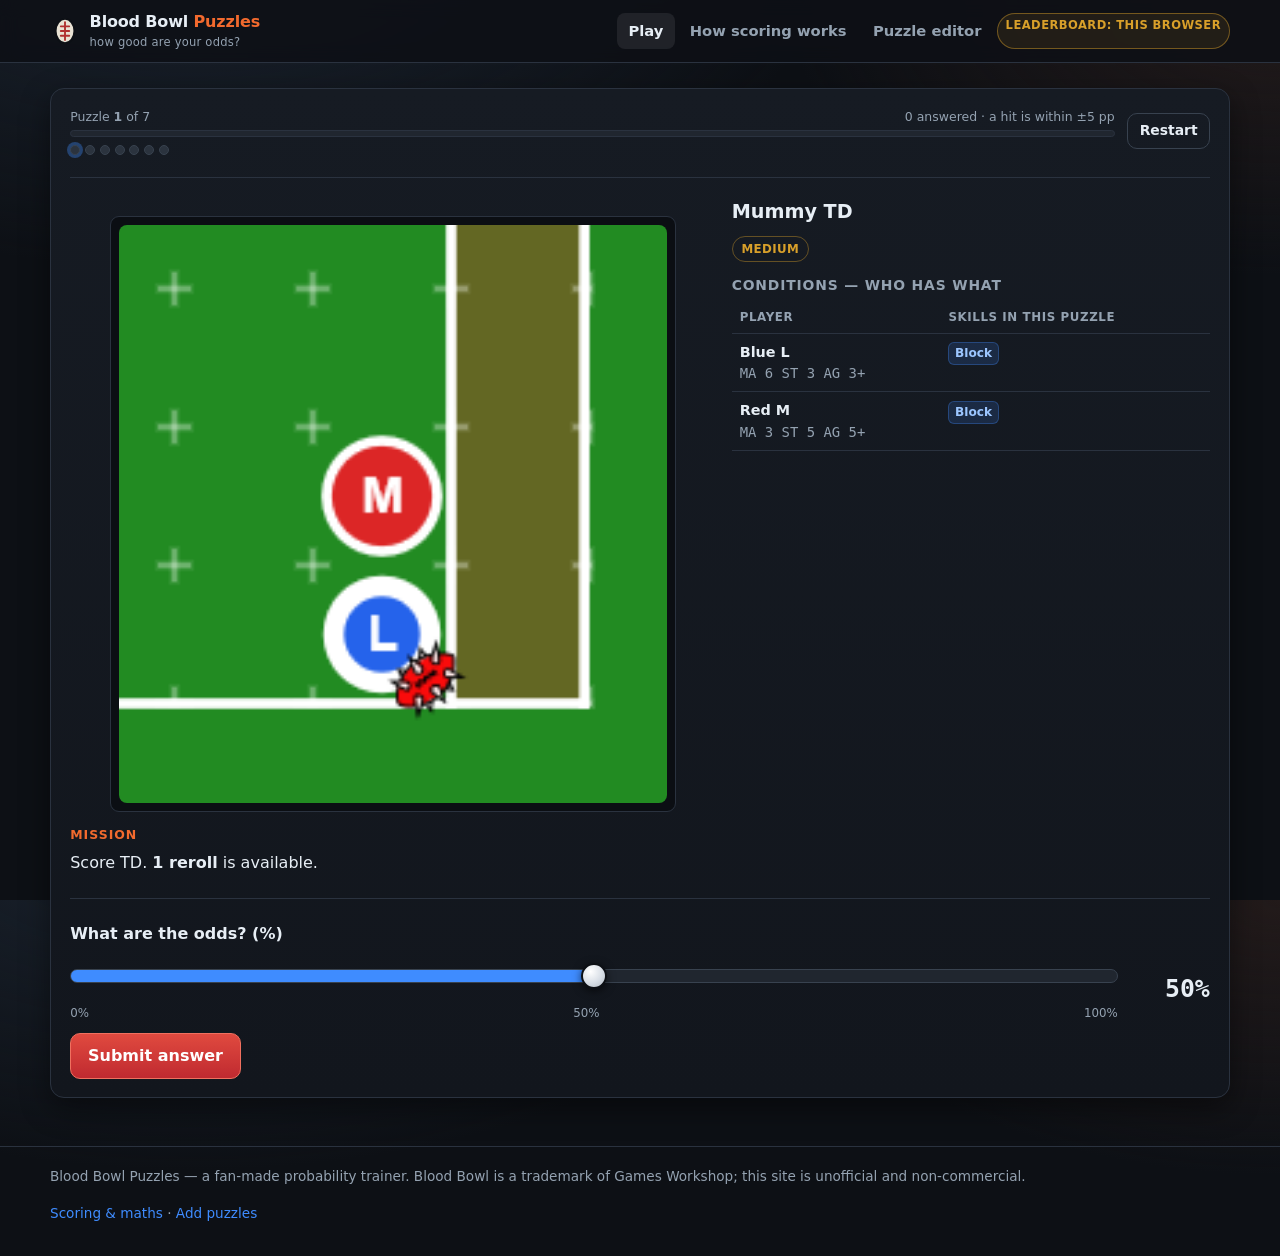
==== index.html @ f5a6ff49 "First commit" ====
<!doctype html>
<html lang="en">
<head>
<meta charset="utf-8">
<meta name="viewport" content="width=device-width, initial-scale=1">
<title>Blood Bowl Puzzles — test your odds</title>
<meta name="description" content="A set of Blood Bowl probability puzzles: read the situation, set your odds with a slider, and see how close you were. 90% error interval and leaderboard at the end.">
<meta name="color-scheme" content="dark">
<link rel="icon" href="images/favicon.svg">
<link rel="stylesheet" href="css/style.css">
</head>
<body data-page="play">

<header class="site-header">
  <div class="wrap">
    <a class="brand" href="index.html">
      <svg width="30" height="30" viewBox="0 0 32 32" aria-hidden="true">
        <ellipse cx="16" cy="16" rx="10" ry="13" fill="#e8e2d4" stroke="#0d1015" stroke-width="2"/>
        <path d="M16 6.5v19M11.5 11h9M11.5 16h9M11.5 21h9" stroke="#b03030" stroke-width="2" stroke-linecap="round"/>
      </svg>
      <span>Blood Bowl <b>Puzzles</b><small>how good are your odds?</small></span>
    </a>
    <nav class="nav">
      <a href="index.html" aria-current="page">Play</a>
      <a href="guide.html">How scoring works</a>
      <a href="editor.html">Puzzle editor</a>
      <span class="badge" id="lb-badge">…</span>
    </nav>
  </div>
</header>

<main class="wrap" id="app">
  <div class="card center">
    <span class="spinner"></span>
    <p class="muted" style="margin-top:.6rem">Loading puzzles…</p>
  </div>
</main>

<footer class="site-footer">
  <div class="wrap">
    <span>Blood Bowl Puzzles — a fan-made probability trainer. Blood Bowl is a trademark of Games Workshop; this site is unofficial and non-commercial.</span>
    <span><a href="guide.html">Scoring &amp; maths</a> · <a href="editor.html">Add puzzles</a></span>
  </div>
</footer>

<script type="module" src="js/app.js"></script>
</body>
</html>
---- css/style.css ----
/* ============================================================
   Blood Bowl Puzzles — stylesheet
   Plain CSS, no build step, works from file:// and GitHub Pages
   ============================================================ */

:root {
  --bg: #0d1015;
  --bg-2: #12161d;
  --panel: #161b23;
  --panel-2: #1c222c;
  --line: #2a323f;
  --line-2: #38424f;
  --text: #e7eef5;
  --muted: #94a2b1;
  --accent: #d8383e;
  --accent-2: #f26a2e;
  --blue: #3f8cff;
  --good: #3fb950;
  --warn: #d9a02a;
  --bad: #e5534b;
  --radius: 14px;
  --radius-sm: 9px;
  --shadow: 0 10px 30px rgba(0, 0, 0, .45);
  --mono: ui-monospace, SFMono-Regular, Menlo, Consolas, "DejaVu Sans Mono", monospace;
  --sans: system-ui, -apple-system, "Segoe UI", Roboto, Ubuntu, "Helvetica Neue", Arial, sans-serif;
}

* { box-sizing: border-box; }

html, body { height: 100%; }

body {
  margin: 0;
  background:
    radial-gradient(1100px 600px at 15% -10%, #1b2430 0%, transparent 60%),
    radial-gradient(900px 500px at 100% 0%, #221a1a 0%, transparent 55%),
    var(--bg);
  color: var(--text);
  font-family: var(--sans);
  line-height: 1.55;
  -webkit-text-size-adjust: 100%;
}

a { color: var(--blue); text-decoration: none; }
a:hover { text-decoration: underline; }

h1, h2, h3 { line-height: 1.2; margin: 0 0 .5rem; }
h1 { font-size: clamp(1.5rem, 2.6vw, 2.1rem); letter-spacing: -.01em; }
h2 { font-size: 1.2rem; }
h3 { font-size: 1rem; }

p { margin: 0 0 .85rem; }
p:last-child { margin-bottom: 0; }

code, pre, kbd { font-family: var(--mono); font-size: .92em; }
code {
  background: rgba(255, 255, 255, .07);
  border: 1px solid var(--line);
  border-radius: 5px;
  padding: .08em .35em;
}
pre {
  background: #0a0d12;
  border: 1px solid var(--line);
  border-radius: var(--radius-sm);
  padding: .85rem 1rem;
  overflow: auto;
  max-height: 60vh;
}
pre code { background: none; border: 0; padding: 0; }

hr { border: 0; border-top: 1px solid var(--line); margin: 1.4rem 0; }

/* ----------------------------------------------------------- layout */

.wrap { width: min(1180px, 100% - 2rem); margin-inline: auto; }

.site-header {
  position: sticky; top: 0; z-index: 40;
  background: rgba(13, 16, 21, .86);
  backdrop-filter: blur(9px);
  border-bottom: 1px solid var(--line);
}
.site-header .wrap {
  display: flex; align-items: center; gap: 1rem; flex-wrap: wrap;
  padding: .6rem 0;
}
.brand { display: flex; align-items: center; gap: .6rem; color: var(--text); font-weight: 700; letter-spacing: -.01em; }
.brand:hover { text-decoration: none; }
.brand svg { display: block; }
.brand b { color: var(--accent-2); font-weight: 800; }
.brand small { display: block; font-weight: 500; font-size: .72rem; color: var(--muted); letter-spacing: .02em; }

.nav { display: flex; gap: .25rem; margin-left: auto; flex-wrap: wrap; }
.nav a {
  color: var(--muted); padding: .42rem .7rem; border-radius: 8px; font-size: .92rem; font-weight: 600;
}
.nav a:hover { color: var(--text); background: rgba(255, 255, 255, .05); text-decoration: none; }
.nav a[aria-current="page"] { color: var(--text); background: rgba(255, 255, 255, .08); }

.badge {
  font-size: .72rem; font-weight: 700; letter-spacing: .04em; text-transform: uppercase;
  padding: .22rem .5rem; border-radius: 999px; border: 1px solid var(--line-2); color: var(--muted);
}
.badge.local { color: var(--warn); border-color: rgba(217, 160, 42, .45); background: rgba(217, 160, 42, .1); }
.badge.accuracy { color: #ffd0a6; border-color: rgba(242, 106, 46, .5); background: rgba(242, 106, 46, .14); font-size: .8rem; }
.badge.firebase { color: var(--good); border-color: rgba(63, 185, 80, .45); background: rgba(63, 185, 80, .1); }

main { padding: 1.6rem 0 3rem; }

.site-footer {
  border-top: 1px solid var(--line); color: var(--muted); font-size: .85rem;
  padding: 1.2rem 0 2rem;
}
.site-footer .wrap { display: flex; gap: 1rem; flex-wrap: wrap; justify-content: space-between; }

/* ----------------------------------------------------------- cards */

.card {
  background: linear-gradient(180deg, var(--panel) 0%, var(--bg-2) 100%);
  border: 1px solid var(--line);
  border-radius: var(--radius);
  box-shadow: var(--shadow);
  padding: 1.1rem 1.2rem;
}
.card + .card { margin-top: 1rem; }
.card-head { display: flex; gap: .8rem; align-items: center; flex-wrap: wrap; margin-bottom: .8rem; }
.card-head h2, .card-head h3 { margin: 0; }
.muted { color: var(--muted); }
.small { font-size: .87rem; }
.mono { font-family: var(--mono); }
.center { text-align: center; }

.chips { display: flex; gap: .4rem; flex-wrap: wrap; }
.chip {
  font-size: .74rem; font-weight: 700; letter-spacing: .03em; text-transform: uppercase;
  border-radius: 999px; padding: .18rem .55rem; border: 1px solid var(--line-2); color: var(--muted);
}
.chip.easy { color: #6cc46c; border-color: rgba(108, 196, 108, .4); }
.chip.medium { color: var(--warn); border-color: rgba(217, 160, 42, .4); }
.chip.hard { color: #ef7676; border-color: rgba(239, 118, 118, .4); }
.chip.tag { text-transform: none; letter-spacing: 0; color: var(--muted); font-weight: 600; }

/* ----------------------------------------------------------- buttons */

button, .btn {
  font: inherit; font-weight: 700; cursor: pointer;
  border-radius: 10px; border: 1px solid var(--line-2);
  background: var(--panel-2); color: var(--text);
  padding: .6rem 1.05rem;
  transition: transform .06s ease, background .15s ease, border-color .15s ease;
}
button:hover, .btn:hover { background: #232b36; text-decoration: none; }
button:active, .btn:active { transform: translateY(1px); }
button:disabled { opacity: .45; cursor: not-allowed; }

.btn-primary, button.primary {
  background: linear-gradient(180deg, #e04a3f, #c02a30);
  border-color: #f0705f; color: #fff;
}
.btn-primary:hover, button.primary:hover { background: linear-gradient(180deg, #ef5b4c, #cf3438); }
.btn-ghost { background: transparent; }
.btn-ghost:hover { background: rgba(255, 255, 255, .06); }
.btn-sm { padding: .38rem .7rem; font-size: .87rem; }
.btn-row { display: flex; gap: .6rem; flex-wrap: wrap; align-items: center; }

/* ----------------------------------------------------------- hero */

.hero { display: grid; gap: 1.4rem; grid-template-columns: 1.25fr 1fr; align-items: start; }
@media (max-width: 860px) { .hero { grid-template-columns: 1fr; } }
.hero h1 { margin-bottom: .6rem; }
.hero p.lead { font-size: 1.05rem; color: #c6d3e0; }
.stats-row { display: flex; gap: .5rem; flex-wrap: wrap; margin-top: 1rem; }
.stat {
  background: var(--panel-2); border: 1px solid var(--line); border-radius: var(--radius-sm);
  padding: .5rem .7rem; min-width: 92px;
}
.stat b { display: block; font-size: 1.25rem; }
.stat span { font-size: .74rem; color: var(--muted); text-transform: uppercase; letter-spacing: .05em; }

/* ----------------------------------------------------------- puzzle */

.puzzle-grid { display: grid; grid-template-columns: minmax(0, 1.35fr) minmax(0, 1fr); gap: 1rem; align-items: start; }
@media (max-width: 980px) { .puzzle-grid { grid-template-columns: 1fr; } }

.figure {
  background: #0b0e13; border: 1px solid var(--line); border-radius: var(--radius-sm);
  padding: .5rem; overflow: hidden;
}
.figure img { display: block; width: 100%; height: auto; border-radius: 8px; }
.figure figcaption { color: var(--muted); font-size: .8rem; padding: .4rem .2rem 0; }

.task { margin-top: .9rem; }
.task h3 { color: var(--accent-2); text-transform: uppercase; font-size: .78rem; letter-spacing: .08em; }
.task ul { margin: .2rem 0 .9rem; padding-left: 1.1rem; }

.legend { width: 100%; border-collapse: collapse; font-size: .9rem; }
.legend th, .legend td { text-align: left; padding: .42rem .5rem; border-bottom: 1px solid var(--line); vertical-align: top; }
.legend th { color: var(--muted); font-size: .74rem; text-transform: uppercase; letter-spacing: .05em; }
.skill {
  display: inline-block; font-size: .76rem; font-weight: 700; border-radius: 6px; padding: .06rem .35rem;
  margin: .1rem .15rem .1rem 0; background: rgba(63, 140, 255, .16); color: #9cc6ff; border: 1px solid rgba(63, 140, 255, .3);
}

/* ----------------------------------------------------------- answer block */

.answer-box { margin-top: 1rem; }
.question { font-weight: 600; margin-bottom: .6rem; }

.slider-row { display: flex; align-items: center; gap: .9rem; }
.slider { flex: 1; min-width: 0; }

input[type="range"] {
  -webkit-appearance: none; appearance: none;
  width: 100%; height: 40px; background: transparent; cursor: pointer; margin: 0;
}
input[type="range"]:focus-visible { outline: 2px solid var(--blue); outline-offset: 4px; border-radius: 999px; }

input[type="range"]::-webkit-slider-runnable-track {
  height: 14px; border-radius: 999px; border: 1px solid var(--line-2);
  background: linear-gradient(90deg, var(--blue) 0 var(--pct, 0%), #20262f var(--pct, 0%) 100%);
}
input[type="range"]::-webkit-slider-thumb {
  -webkit-appearance: none; appearance: none;
  width: 26px; height: 26px; border-radius: 50%; margin-top: -7px;
  background: radial-gradient(circle at 34% 30%, #fff, #d8dee6 55%, #b3bcc6);
  border: 2px solid #0c0f14; box-shadow: 0 2px 8px rgba(0, 0, 0, .6);
}
input[type="range"]::-moz-range-track {
  height: 14px; border-radius: 999px; border: 1px solid var(--line-2);
  background: linear-gradient(90deg, var(--blue) 0 var(--pct, 0%), #20262f var(--pct, 0%) 100%);
}
input[type="range"]::-moz-range-thumb {
  width: 24px; height: 24px; border-radius: 50%;
  background: radial-gradient(circle at 34% 30%, #fff, #d8dee6 55%, #b3bcc6);
  border: 2px solid #0c0f14;
}
.range-scale { display: flex; justify-content: space-between; font-size: .74rem; color: var(--muted); }

.readout {
  font-family: var(--mono); font-size: 1.55rem; font-weight: 700; min-width: 5.2ch; text-align: right;
  font-variant-numeric: tabular-nums;
}

.result { margin-top: 1rem; border-radius: var(--radius-sm); border: 1px solid var(--line); overflow: hidden; }
.result-head { padding: .7rem .9rem; font-weight: 700; display: flex; gap: .6rem; align-items: center; flex-wrap: wrap; }
.result.hit .result-head { background: rgba(63, 185, 80, .16); border-bottom: 1px solid rgba(63, 185, 80, .35); color: #8fe39b; }
.result.miss .result-head { background: rgba(229, 83, 75, .15); border-bottom: 1px solid rgba(229, 83, 75, .35); color: #ff9d94; }
.result-body { padding: .8rem .95rem; }
.verdict-grid { display: grid; grid-template-columns: repeat(3, minmax(0, 1fr)); gap: .6rem; margin-bottom: .9rem; }
@media (max-width: 560px) { .verdict-grid { grid-template-columns: 1fr 1fr; } }
.verdict-grid .stat b { font-size: 1.1rem; }

.solution {
  background: #0f1319; border: 1px solid var(--line); border-left: 3px solid var(--accent-2);
  border-radius: var(--radius-sm); padding: .9rem 1rem; margin-top: .2rem;
}
.solution h3 { color: var(--accent-2); text-transform: uppercase; font-size: .78rem; letter-spacing: .08em; }
.solution ul { margin: .2rem 0 .9rem; padding-left: 1.1rem; }

.next-row { display: flex; justify-content: flex-end; align-items: center; gap: .8rem; margin-top: 1rem; flex-wrap: wrap; }

/* ----------------------------------------------------------- progress */

.progress-wrap { flex: 1 1 260px; min-width: 200px; }
.progress-top { display: flex; justify-content: space-between; font-size: .78rem; color: var(--muted); margin-bottom: .25rem; }
.progress { height: 7px; background: #20262f; border-radius: 999px; overflow: hidden; border: 1px solid var(--line); }
.progress > i { display: block; height: 100%; width: 0; background: linear-gradient(90deg, var(--blue), var(--accent-2)); transition: width .25s ease; }

.dots { display: flex; gap: .3rem; flex-wrap: wrap; }
.dot { width: 10px; height: 10px; border-radius: 50%; background: #2b333e; border: 1px solid var(--line-2); }
.dot.hit { background: var(--good); border-color: #58c66a; }
.dot.miss { background: var(--bad); border-color: #f0806f; }
.dot.current { box-shadow: 0 0 0 3px rgba(63, 140, 255, .35); }

/* ----------------------------------------------------------- tables / leaderboard */

.table-wrap { overflow-x: auto; }
table.board { width: 100%; border-collapse: collapse; font-size: .92rem; }
table.board th, table.board td { padding: .5rem .6rem; text-align: left; border-bottom: 1px solid var(--line); white-space: nowrap; }
table.board th { color: var(--muted); font-size: .74rem; text-transform: uppercase; letter-spacing: .05em; }
table.board td.num { text-align: right; font-variant-numeric: tabular-nums; font-family: var(--mono); }
table.board tr.me td { background: rgba(63, 140, 255, .12); }
table.board tr.me td:first-child { box-shadow: inset 3px 0 0 var(--blue); }
.rank-1 { color: #ffd76a; font-weight: 700; }
.rank-2 { color: #d8dee6; font-weight: 700; }
.rank-3 { color: #d79a5b; font-weight: 700; }

/* ----------------------------------------------------------- editor */

.editor-grid { display: grid; grid-template-columns: minmax(0, 1fr) minmax(0, 1fr); gap: 1rem; align-items: start; }
@media (max-width: 1000px) { .editor-grid { grid-template-columns: 1fr; } }
.field { margin-bottom: .75rem; }
.field label { display: block; font-size: .8rem; font-weight: 700; color: var(--muted); margin-bottom: .25rem; letter-spacing: .02em; }
.field .hint { font-weight: 500; color: #6f7d8c; text-transform: none; letter-spacing: 0; }
input[type="text"], input[type="number"], textarea, select {
  width: 100%; font: inherit; color: var(--text); background: #0b0f14;
  border: 1px solid var(--line-2); border-radius: 9px; padding: .5rem .6rem;
}
textarea { min-height: 96px; resize: vertical; font-family: var(--mono); font-size: .88rem; line-height: 1.5; }
.field-row { display: grid; grid-template-columns: repeat(auto-fit, minmax(120px, 1fr)); gap: .6rem; }
.legend-editor { border: 1px dashed var(--line-2); border-radius: var(--radius-sm); padding: .6rem; margin-bottom: .75rem; }
.legend-editor .row { display: grid; grid-template-columns: 1fr 1fr 34px; gap: .4rem; margin-bottom: .4rem; }
.legend-editor .row input { font-size: .88rem; }
.legend-editor .row button { padding: .2rem .4rem; font-size: .9rem; line-height: 1; }
.status { font-size: .85rem; }
.status.ok { color: var(--good); }
.status.err { color: var(--bad); white-space: pre-wrap; }
.split { display: grid; grid-template-columns: 1fr 1fr; gap: .6rem; }
@media (max-width: 560px) { .split { grid-template-columns: 1fr; } }

.preview-frame { border: 1px solid var(--line); border-radius: var(--radius-sm); background: #0b0e13; padding: .5rem; }
.preview-frame img { display: block; width: 100%; height: auto; border-radius: 6px; }
.list-puzzles { display: grid; gap: .4rem; }
.list-puzzles .item { display: flex; gap: .6rem; align-items: center; justify-content: space-between; padding: .35rem .5rem; border: 1px solid var(--line); border-radius: 8px; }
.list-puzzles .item b { font-weight: 600; }

/* ----------------------------------------------------------- misc */

.banner {
  display: flex; gap: .8rem; align-items: center; flex-wrap: wrap;
  background: rgba(63, 140, 255, .1); border: 1px solid rgba(63, 140, 255, .35);
  border-radius: var(--radius-sm); padding: .65rem .85rem; margin-bottom: 1rem;
}
.note { border-left: 3px solid var(--warn); background: rgba(217, 160, 42, .08); padding: .6rem .8rem; border-radius: 0 8px 8px 0; }
.err-box { border-left: 3px solid var(--bad); background: rgba(229, 83, 75, .08); padding: .8rem 1rem; border-radius: 0 8px 8px 0; }
.hidden { display: none !important; }
.toast {
  position: fixed; left: 50%; bottom: 1.4rem; transform: translateX(-50%);
  background: #202832; border: 1px solid var(--line-2); color: var(--text);
  padding: .6rem 1rem; border-radius: 10px; box-shadow: var(--shadow); z-index: 80; font-weight: 600;
}
.spinner { display: inline-block; width: 15px; height: 15px; border: 2px solid rgba(255, 255, 255, .25); border-top-color: #fff; border-radius: 50%; animation: spin .7s linear infinite; vertical-align: -2px; }
@keyframes spin { to { transform: rotate(360deg); } }

details.help { border: 1px solid var(--line); border-radius: var(--radius-sm); padding: .6rem .8rem; background: rgba(255, 255, 255, .02); }
details.help summary { cursor: pointer; font-weight: 700; }
details.help[open] summary { margin-bottom: .6rem; }
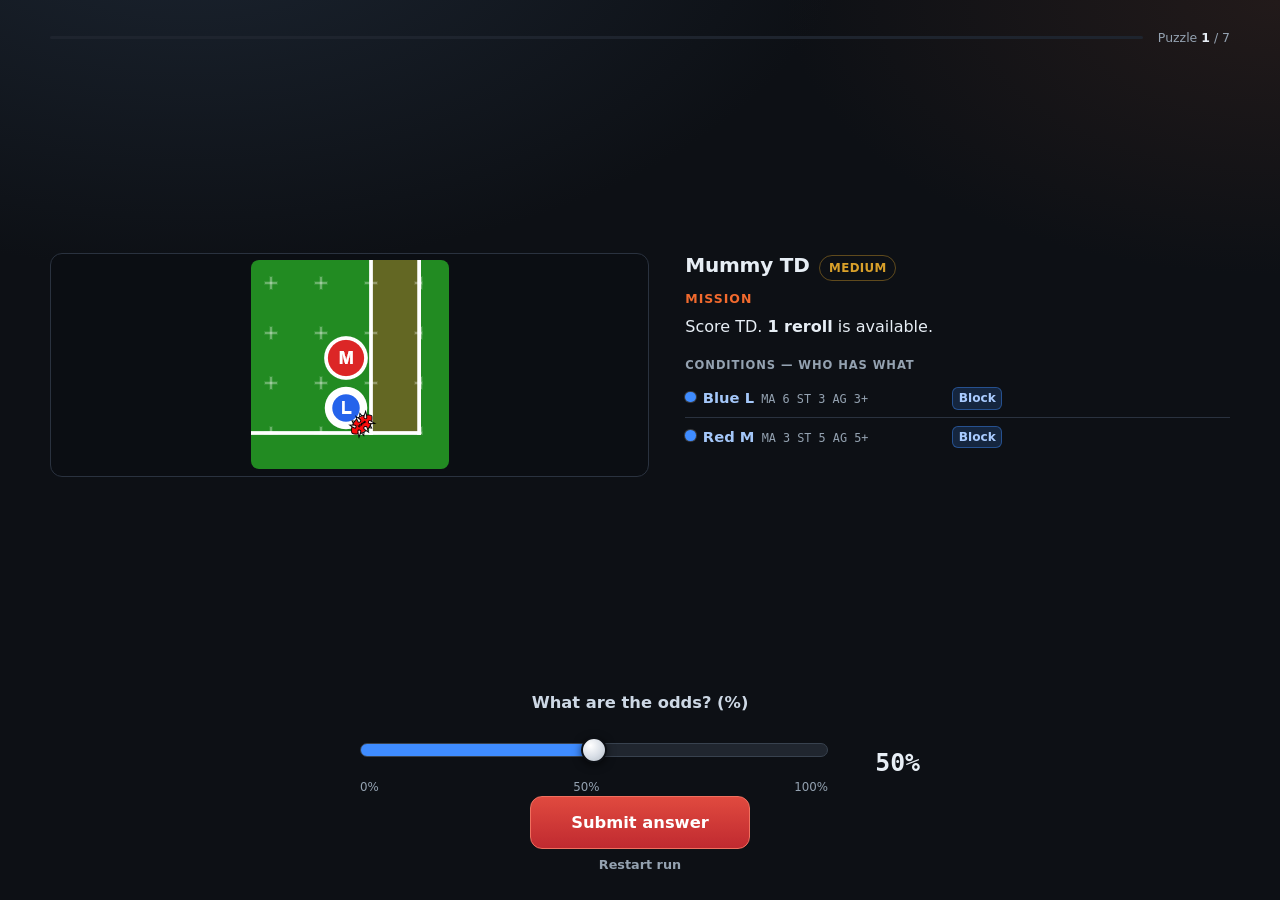
==== commit c8958ab3: "Zen play mode + legend colours in the editor Play page: - drop the site header, footer and every car" ====
--- a/index.html
+++ b/index.html
@@ -2,47 +2,23 @@
 <html lang="en">
 <head>
 <meta charset="utf-8">
-<meta name="viewport" content="width=device-width, initial-scale=1">
+<meta name="viewport" content="width=device-width, initial-scale=1, viewport-fit=cover">
 <title>Blood Bowl Puzzles — test your odds</title>
 <meta name="description" content="A set of Blood Bowl probability puzzles: read the situation, set your odds with a slider, and see how close you were. 90% error interval and leaderboard at the end.">
 <meta name="color-scheme" content="dark">
+<meta name="theme-color" content="#0d1015">
 <link rel="icon" href="images/favicon.svg">
 <link rel="stylesheet" href="css/style.css">
 </head>
 <body data-page="play">
 
-<header class="site-header">
-  <div class="wrap">
-    <a class="brand" href="index.html">
-      <svg width="30" height="30" viewBox="0 0 32 32" aria-hidden="true">
-        <ellipse cx="16" cy="16" rx="10" ry="13" fill="#e8e2d4" stroke="#0d1015" stroke-width="2"/>
-        <path d="M16 6.5v19M11.5 11h9M11.5 16h9M11.5 21h9" stroke="#b03030" stroke-width="2" stroke-linecap="round"/>
-      </svg>
-      <span>Blood Bowl <b>Puzzles</b><small>how good are your odds?</small></span>
-    </a>
-    <nav class="nav">
-      <a href="index.html" aria-current="page">Play</a>
-      <a href="guide.html">How scoring works</a>
-      <a href="editor.html">Puzzle editor</a>
-      <span class="badge" id="lb-badge">…</span>
-    </nav>
-  </div>
-</header>
-
 <main class="wrap" id="app">
-  <div class="card center">
+  <div class="zen-page center">
     <span class="spinner"></span>
     <p class="muted" style="margin-top:.6rem">Loading puzzles…</p>
   </div>
 </main>
 
-<footer class="site-footer">
-  <div class="wrap">
-    <span>Blood Bowl Puzzles — a fan-made probability trainer. Blood Bowl is a trademark of Games Workshop; this site is unofficial and non-commercial.</span>
-    <span><a href="guide.html">Scoring &amp; maths</a> · <a href="editor.html">Add puzzles</a></span>
-  </div>
-</footer>
-
 <script type="module" src="js/app.js"></script>
 </body>
 </html>
--- a/css/style.css
+++ b/css/style.css
@@ -124,8 +124,8 @@
   padding: 1.1rem 1.2rem;
 }
 .card + .card { margin-top: 1rem; }
-.card-head { display: flex; gap: .8rem; align-items: center; flex-wrap: wrap; margin-bottom: .8rem; }
-.card-head h2, .card-head h3 { margin: 0; }
+.card-top { display: flex; gap: .8rem; align-items: center; flex-wrap: wrap; margin-bottom: .8rem; }
+.card-top h2, .card-top h3 { margin: 0; }
 .muted { color: var(--muted); }
 .small { font-size: .87rem; }
 .mono { font-family: var(--mono); }
@@ -164,13 +164,9 @@
 .btn-sm { padding: .38rem .7rem; font-size: .87rem; }
 .btn-row { display: flex; gap: .6rem; flex-wrap: wrap; align-items: center; }
 
-/* ----------------------------------------------------------- hero */
-
-.hero { display: grid; gap: 1.4rem; grid-template-columns: 1.25fr 1fr; align-items: start; }
-@media (max-width: 860px) { .hero { grid-template-columns: 1fr; } }
-.hero h1 { margin-bottom: .6rem; }
-.hero p.lead { font-size: 1.05rem; color: #c6d3e0; }
-.stats-row { display: flex; gap: .5rem; flex-wrap: wrap; margin-top: 1rem; }
+/* ----------------------------------------------------------- stat blocks */
+
+.stats-row { display: flex; gap: .5rem; flex-wrap: wrap; margin-top: 1rem; justify-content: center; }
 .stat {
   background: var(--panel-2); border: 1px solid var(--line); border-radius: var(--radius-sm);
   padding: .5rem .7rem; min-width: 92px;
@@ -180,12 +176,13 @@
 
 /* ----------------------------------------------------------- puzzle */
 
-.puzzle-grid { display: grid; grid-template-columns: minmax(0, 1.35fr) minmax(0, 1fr); gap: 1rem; align-items: start; }
-@media (max-width: 980px) { .puzzle-grid { grid-template-columns: 1fr; } }
+.puzzle-grid { display: grid; grid-template-columns: minmax(0, 1.1fr) minmax(0, 1fr); gap: clamp(1rem, 3vw, 2.25rem); align-items: start; }
+@media (max-width: 900px) { .puzzle-grid { grid-template-columns: 1fr; gap: 1.25rem; } }
 
 .figure {
-  background: #0b0e13; border: 1px solid var(--line); border-radius: var(--radius-sm);
-  padding: .5rem; overflow: hidden;
+  display: flex; align-items: center; justify-content: center;
+  background: #0b0e13; border: 1px solid var(--line); border-radius: 12px;
+  padding: .4rem; overflow: hidden; margin: 0;
 }
 .figure img { display: block; width: 100%; height: auto; border-radius: 8px; }
 .figure figcaption { color: var(--muted); font-size: .8rem; padding: .4rem .2rem 0; }
@@ -194,18 +191,43 @@
 .task h3 { color: var(--accent-2); text-transform: uppercase; font-size: .78rem; letter-spacing: .08em; }
 .task ul { margin: .2rem 0 .9rem; padding-left: 1.1rem; }
 
-.legend { width: 100%; border-collapse: collapse; font-size: .9rem; }
-.legend th, .legend td { text-align: left; padding: .42rem .5rem; border-bottom: 1px solid var(--line); vertical-align: top; }
-.legend th { color: var(--muted); font-size: .74rem; text-transform: uppercase; letter-spacing: .05em; }
+/* Legend: one row per player, optionally tinted with the team colour. */
+.legend { list-style: none; margin: .45rem 0 0; padding: 0; font-size: .92rem; }
+.legend-row {
+  display: grid; grid-template-columns: minmax(0, 1fr) minmax(0, 1.1fr);
+  gap: .2rem .9rem; align-items: start;
+  padding: .45rem 0; border-bottom: 1px solid var(--line);
+}
+.legend-row:last-child { border-bottom: 0; }
+.legend-name { display: flex; align-items: baseline; gap: .45rem; flex-wrap: wrap; min-width: 0; }
+.legend-name b { color: var(--text); }
+.legend-name b { color: color-mix(in srgb, var(--c, #3f8cff) 40%, var(--text)); }
+.legend-note { font-size: .74rem; color: var(--muted); }
+.lg-dot {
+  width: .65rem; height: .65rem; border-radius: 50%; flex: none;
+  background: var(--c, #3f8cff); box-shadow: 0 0 0 1px rgba(255, 255, 255, .18);
+  transform: translateY(-1px);
+}
+.legend-skills { display: flex; flex-wrap: wrap; gap: .2rem; }
 .skill {
   display: inline-block; font-size: .76rem; font-weight: 700; border-radius: 6px; padding: .06rem .35rem;
-  margin: .1rem .15rem .1rem 0; background: rgba(63, 140, 255, .16); color: #9cc6ff; border: 1px solid rgba(63, 140, 255, .3);
-}
+  margin: 0; background: rgba(63, 140, 255, .16); color: #9cc6ff; border: 1px solid rgba(63, 140, 255, .3);
+}
+.skill {
+  background: color-mix(in srgb, var(--c, #3f8cff) 18%, transparent);
+  color: color-mix(in srgb, var(--c, #3f8cff) 45%, #ffffff);
+  border-color: color-mix(in srgb, var(--c, #3f8cff) 42%, transparent);
+}
+@media (max-width: 560px) { .legend-row { grid-template-columns: 1fr; gap: .3rem; } }
 
 /* ----------------------------------------------------------- answer block */
 
-.answer-box { margin-top: 1rem; }
-.question { font-weight: 600; margin-bottom: .6rem; }
+.answer-box {
+  width: min(560px, 100%);
+  margin: clamp(1rem, 3vw, 2rem) auto 0;
+  text-align: center;
+}
+.question { font-weight: 600; font-size: 1.02rem; color: #cdd8e5; margin-bottom: .9rem; }
 
 .slider-row { display: flex; align-items: center; gap: .9rem; }
 .slider { flex: 1; min-width: 0; }
@@ -242,7 +264,7 @@
   font-variant-numeric: tabular-nums;
 }
 
-.result { margin-top: 1rem; border-radius: var(--radius-sm); border: 1px solid var(--line); overflow: hidden; }
+.result { margin: 1.25rem auto 0; max-width: 640px; border-radius: var(--radius-sm); border: 1px solid var(--line); overflow: hidden; text-align: left; }
 .result-head { padding: .7rem .9rem; font-weight: 700; display: flex; gap: .6rem; align-items: center; flex-wrap: wrap; }
 .result.hit .result-head { background: rgba(63, 185, 80, .16); border-bottom: 1px solid rgba(63, 185, 80, .35); color: #8fe39b; }
 .result.miss .result-head { background: rgba(229, 83, 75, .15); border-bottom: 1px solid rgba(229, 83, 75, .35); color: #ff9d94; }
@@ -258,20 +280,69 @@
 .solution h3 { color: var(--accent-2); text-transform: uppercase; font-size: .78rem; letter-spacing: .08em; }
 .solution ul { margin: .2rem 0 .9rem; padding-left: 1.1rem; }
 
-.next-row { display: flex; justify-content: flex-end; align-items: center; gap: .8rem; margin-top: 1rem; flex-wrap: wrap; }
-
-/* ----------------------------------------------------------- progress */
-
-.progress-wrap { flex: 1 1 260px; min-width: 200px; }
-.progress-top { display: flex; justify-content: space-between; font-size: .78rem; color: var(--muted); margin-bottom: .25rem; }
-.progress { height: 7px; background: #20262f; border-radius: 999px; overflow: hidden; border: 1px solid var(--line); }
-.progress > i { display: block; height: 100%; width: 0; background: linear-gradient(90deg, var(--blue), var(--accent-2)); transition: width .25s ease; }
-
-.dots { display: flex; gap: .3rem; flex-wrap: wrap; }
-.dot { width: 10px; height: 10px; border-radius: 50%; background: #2b333e; border: 1px solid var(--line-2); }
-.dot.hit { background: var(--good); border-color: #58c66a; }
-.dot.miss { background: var(--bad); border-color: #f0806f; }
-.dot.current { box-shadow: 0 0 0 3px rgba(63, 140, 255, .35); }
+.next-row { display: flex; flex-direction: column; align-items: center; gap: .7rem; margin-top: 1.2rem; }
+
+/* ----------------------------------------------------------- zen shell (play page) */
+
+body[data-page="play"] main { padding: 0; }
+
+.zen {
+  min-height: 100dvh;
+  display: flex; flex-direction: column;
+  padding: clamp(.85rem, 2.5vw, 1.75rem) 0 calc(1.25rem + env(safe-area-inset-bottom, 0px));
+}
+.zen-main { flex: 1 0 auto; display: flex; }
+.zen-sheet { width: 100%; margin: auto; }
+
+.zen-top { display: flex; align-items: center; gap: .9rem; margin-bottom: clamp(.75rem, 2vw, 1.5rem); }
+.zen-progress { flex: 1; height: 3px; background: #1e242e; border-radius: 999px; overflow: hidden; }
+.zen-progress > i { display: block; height: 100%; width: 0; background: linear-gradient(90deg, var(--blue), var(--accent-2)); transition: width .25s ease; }
+.zen-count { font-size: .78rem; color: var(--muted); white-space: nowrap; font-variant-numeric: tabular-nums; }
+.zen-count b { color: var(--text); }
+
+.zen-media { min-width: 0; }
+.zen-side { min-width: 0; }
+.zen-title-row { display: flex; align-items: baseline; gap: .6rem; flex-wrap: wrap; }
+.zen-title { margin: 0; font-size: clamp(1.05rem, 1.7vw, 1.25rem); letter-spacing: -.01em; }
+.zen-sub { margin: 1.2rem 0 .1rem; color: var(--muted); text-transform: uppercase; font-size: .72rem; letter-spacing: .08em; }
+
+body[data-page="play"] .task { margin-top: .7rem; }
+body[data-page="play"] .figure img { max-height: min(52vh, 500px); width: auto; max-width: 100%; object-fit: contain; }
+
+.zen-foot { flex: none; }
+
+/* results / leaderboard page, still chrome-free */
+.zen-page { width: min(860px, 100%); margin-inline: auto; padding: clamp(1.5rem, 4vw, 3rem) 0 4rem; }
+.results-head { text-align: center; margin-bottom: .25rem; }
+.zen-note { max-width: 70ch; margin: 1rem auto 0; }
+.zen-block { margin-top: 2.25rem; }
+.zen-block h2 { font-size: 1.05rem; margin-bottom: .7rem; display: flex; align-items: center; gap: .6rem; flex-wrap: wrap; }
+.zen-actions { margin-top: 2.5rem; }
+
+/* buttons */
+.btn-row.btn-center { justify-content: center; }
+.btn-lg { padding: .8rem 1.9rem; font-size: 1.02rem; border-radius: 12px; min-width: 220px; }
+.link-btn {
+  background: none; border: 0; color: var(--muted); font-weight: 600;
+  font-size: .8rem; padding: .35rem .5rem; border-radius: 8px;
+}
+.link-btn:hover { background: rgba(255, 255, 255, .05); color: var(--text); }
+
+@media (max-width: 900px) {
+  body[data-page="play"] .figure img { max-height: min(40vh, 320px); }
+}
+@media (max-width: 560px) {
+  .btn-lg { width: 100%; max-width: 420px; }
+  .answer-box .slider-row { gap: .6rem; }
+  .readout { font-size: 1.3rem; min-width: 4.6ch; }
+  .zen { padding-top: .6rem; }
+  .zen-top { margin-bottom: .6rem; }
+  .puzzle-grid { gap: 1rem; }
+  .answer-box { margin-top: 1.1rem; }
+  body[data-page="play"] .figure img { max-height: 32vh; }
+  body[data-page="play"] .figure { padding: .3rem; }
+  .zen-sub { margin-top: 1rem; }
+}
 
 /* ----------------------------------------------------------- tables / leaderboard */
 
@@ -300,9 +371,17 @@
 textarea { min-height: 96px; resize: vertical; font-family: var(--mono); font-size: .88rem; line-height: 1.5; }
 .field-row { display: grid; grid-template-columns: repeat(auto-fit, minmax(120px, 1fr)); gap: .6rem; }
 .legend-editor { border: 1px dashed var(--line-2); border-radius: var(--radius-sm); padding: .6rem; margin-bottom: .75rem; }
-.legend-editor .row { display: grid; grid-template-columns: 1fr 1fr 34px; gap: .4rem; margin-bottom: .4rem; }
-.legend-editor .row input { font-size: .88rem; }
-.legend-editor .row button { padding: .2rem .4rem; font-size: .9rem; line-height: 1; }
+.legend-editor .row {
+  display: grid; gap: .4rem; margin-bottom: .6rem; padding-bottom: .6rem;
+  border-bottom: 1px dashed var(--line);
+}
+.legend-editor .row:last-child { border-bottom: 0; padding-bottom: 0; }
+.row-line { display: grid; grid-template-columns: auto minmax(0, 1fr) auto; gap: .4rem; align-items: center; }
+.row-line.two { grid-template-columns: minmax(0, 1fr) minmax(0, 1fr); }
+.legend-editor .row input, .legend-editor .row select { font-size: .88rem; }
+.legend-editor .row button { padding: .35rem .55rem; font-size: .9rem; line-height: 1; }
+.lg-color { width: auto; min-width: 6.75rem; padding: .5rem .4rem; }
+@media (max-width: 560px) { .row-line.two { grid-template-columns: 1fr; } }
 .status { font-size: .85rem; }
 .status.ok { color: var(--good); }
 .status.err { color: var(--bad); white-space: pre-wrap; }
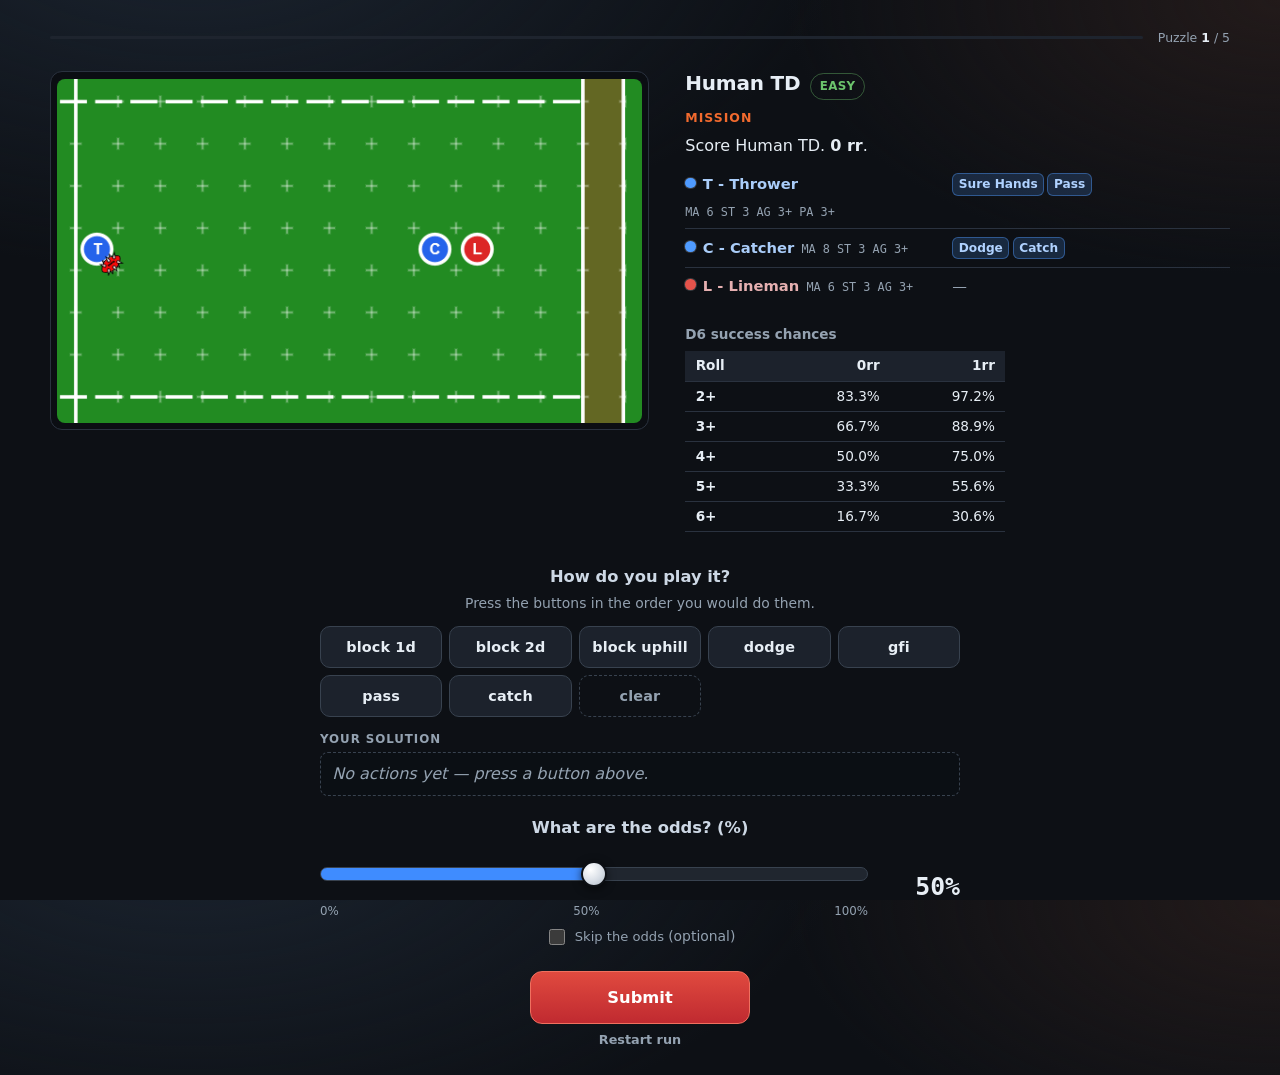
==== commit 7ec119d3: "Add 'how to play' answer type: action-button solution builder - Every puzzle now shows a panel of ac" ====
--- a/index.html
+++ b/index.html
@@ -3,8 +3,8 @@
 <head>
 <meta charset="utf-8">
 <meta name="viewport" content="width=device-width, initial-scale=1, viewport-fit=cover">
-<title>Blood Bowl Puzzles — test your odds</title>
-<meta name="description" content="A set of Blood Bowl probability puzzles: read the situation, set your odds with a slider, and see how close you were. 90% error interval and leaderboard at the end.">
+<title>Blood Bowl Puzzles — how would you play it?</title>
+<meta name="description" content="Blood Bowl puzzles: read the situation, build the play with action buttons, and optionally predict the odds. See the correct solution and odds at the end.">
 <meta name="color-scheme" content="dark">
 <meta name="theme-color" content="#0d1015">
 <link rel="icon" href="images/favicon.svg">
--- a/css/style.css
+++ b/css/style.css
@@ -223,7 +223,7 @@
 /* ----------------------------------------------------------- answer block */
 
 .answer-box {
-  width: min(560px, 100%);
+  width: min(640px, 100%);
   margin: clamp(1rem, 3vw, 2rem) auto 0;
   text-align: center;
 }
@@ -264,10 +264,56 @@
   font-variant-numeric: tabular-nums;
 }
 
+/* "How do you play it?" — press buttons, build the solution text. */
+.howto { text-align: left; }
+.howto .question { text-align: center; margin-bottom: .25rem; }
+.howto-hint { text-align: center; margin-bottom: .7rem; }
+
+.action-grid {
+  display: grid; gap: .45rem;
+  grid-template-columns: repeat(auto-fit, minmax(108px, 1fr));
+}
+.action-btn {
+  padding: .55rem .45rem; font-size: .9rem; font-weight: 700;
+  text-transform: lowercase; letter-spacing: .01em;
+}
+.action-btn.clear {
+  background: transparent; border-style: dashed; color: var(--muted); font-weight: 600;
+}
+.action-btn.clear:hover { color: var(--text); border-color: var(--line-2); background: rgba(255, 255, 255, .05); }
+.action-btn:focus-visible { outline: 2px solid var(--blue); outline-offset: 2px; }
+
+.solution-draft { margin-top: .8rem; }
+.draft-head {
+  display: flex; justify-content: space-between; align-items: baseline; gap: .6rem;
+  font-size: .74rem; font-weight: 700; letter-spacing: .08em; text-transform: uppercase; color: var(--muted);
+}
+.draft-text {
+  margin-top: .25rem; padding: .55rem .7rem; min-height: 2.7rem;
+  background: #0b0f14; border: 1px dashed var(--line-2); border-radius: 8px;
+  font-weight: 600; color: var(--text); overflow-wrap: anywhere;
+}
+.draft-text.empty { color: var(--muted); font-weight: 500; font-style: italic; }
+
+/* Optional odds block. */
+.odds-block { margin-top: 1.15rem; }
+.odds-block.skipped .question { color: var(--muted); }
+.odds-block.skipped .slider-row { opacity: .4; }
+.skip-odds {
+  display: inline-flex; align-items: center; gap: .45rem; margin-top: .35rem;
+  font-size: .82rem; color: var(--muted); cursor: pointer; user-select: none;
+}
+.skip-odds input { accent-color: var(--blue); width: 1rem; height: 1rem; cursor: pointer; }
+.odds-none { margin-top: 1rem; text-align: center; }
+.submit-row { margin-top: 1.15rem; }
+.exact-line { margin: -.35rem 0 .9rem; }
+.verdict-grid.odds-skipped { grid-template-columns: repeat(2, minmax(0, 1fr)); }
+
 .result { margin: 1.25rem auto 0; max-width: 640px; border-radius: var(--radius-sm); border: 1px solid var(--line); overflow: hidden; text-align: left; }
-.result-head { padding: .7rem .9rem; font-weight: 700; display: flex; gap: .6rem; align-items: center; flex-wrap: wrap; }
-.result.hit .result-head { background: rgba(63, 185, 80, .16); border-bottom: 1px solid rgba(63, 185, 80, .35); color: #8fe39b; }
-.result.miss .result-head { background: rgba(229, 83, 75, .15); border-bottom: 1px solid rgba(229, 83, 75, .35); color: #ff9d94; }
+.result-head {
+  padding: .7rem .9rem; font-weight: 700; display: flex; gap: .6rem; align-items: center; flex-wrap: wrap;
+  background: var(--panel-2); border-bottom: 1px solid var(--line);
+}
 .result-body { padding: .8rem .95rem; }
 .verdict-grid { display: grid; grid-template-columns: repeat(3, minmax(0, 1fr)); gap: .6rem; margin-bottom: .9rem; }
 @media (max-width: 560px) { .verdict-grid { grid-template-columns: 1fr 1fr; } }
@@ -279,8 +325,41 @@
 }
 .solution h3 { color: var(--accent-2); text-transform: uppercase; font-size: .78rem; letter-spacing: .08em; }
 .solution ul { margin: .2rem 0 .9rem; padding-left: 1.1rem; }
+.solution.mine { border-left-color: var(--blue); margin-top: .7rem; }
+.solution.mine h3 { color: var(--blue); }
+.solution.mine p { margin: 0; }
+
+/* correct action sequence, rendered as numbered chips */
+.correct-steps { margin-bottom: .7rem; }
+.step-chips { display: inline-flex; flex-wrap: wrap; gap: .35rem; }
+.step-chip {
+  display: inline-flex; align-items: center; gap: .35rem;
+  font-size: .84rem; font-weight: 700; padding: .2rem .5rem .2rem .35rem;
+  border-radius: 7px; background: rgba(242, 106, 46, .13);
+  border: 1px solid rgba(242, 106, 46, .38); color: #ffc59f;
+}
+.step-chip i {
+  font-style: normal; font-size: .68rem; font-weight: 700;
+  background: rgba(242, 106, 46, .3); border-radius: 4px; padding: 0 .3rem; color: #ffe3d1;
+}
 
 .next-row { display: flex; flex-direction: column; align-items: center; gap: .7rem; margin-top: 1.2rem; }
+
+/* ----------------------------------------------------------- recap (results) */
+
+.recap-list { display: grid; gap: .7rem; }
+.recap {
+  background: #0f1319; border: 1px solid var(--line); border-left: 3px solid var(--blue);
+  border-radius: var(--radius-sm); padding: .75rem .9rem;
+}
+.recap-head { display: flex; gap: .5rem 1rem; align-items: baseline; flex-wrap: wrap; margin-bottom: .45rem; }
+.recap-odds { color: var(--muted); }
+.recap-odds b { color: var(--text); }
+.recap-solution { color: #c3cedb; }
+.recap-solution p { margin: 0 0 .5rem; }
+.recap-solution p:last-child { margin-bottom: 0; }
+.recap-mine { margin-top: .45rem; }
+.recap-steps:empty { display: none; }
 
 /* ----------------------------------------------------------- zen shell (play page) */
 
@@ -415,3 +494,12 @@
 details.help { border: 1px solid var(--line); border-radius: var(--radius-sm); padding: .6rem .8rem; background: rgba(255, 255, 255, .02); }
 details.help summary { cursor: pointer; font-weight: 700; }
 details.help[open] summary { margin-bottom: .6rem; }
+
+/* Single-roll reference, shared by every puzzle. */
+.roll-hint { margin-top: 1.2rem; max-width: 320px; }
+.roll-hint table { width: 100%; border-collapse: collapse; font-size: .85rem; font-variant-numeric: tabular-nums; }
+.roll-hint caption { text-align: left; color: var(--muted); font-weight: 600; margin-bottom: .4rem; }
+.roll-hint th, .roll-hint td { padding: .25rem .65rem; border-bottom: 1px solid var(--line); text-align: right; }
+.roll-hint th:first-child { text-align: left; }
+.roll-hint thead { background: var(--panel-2); }
+.roll-hint p { margin-top: .4rem; }
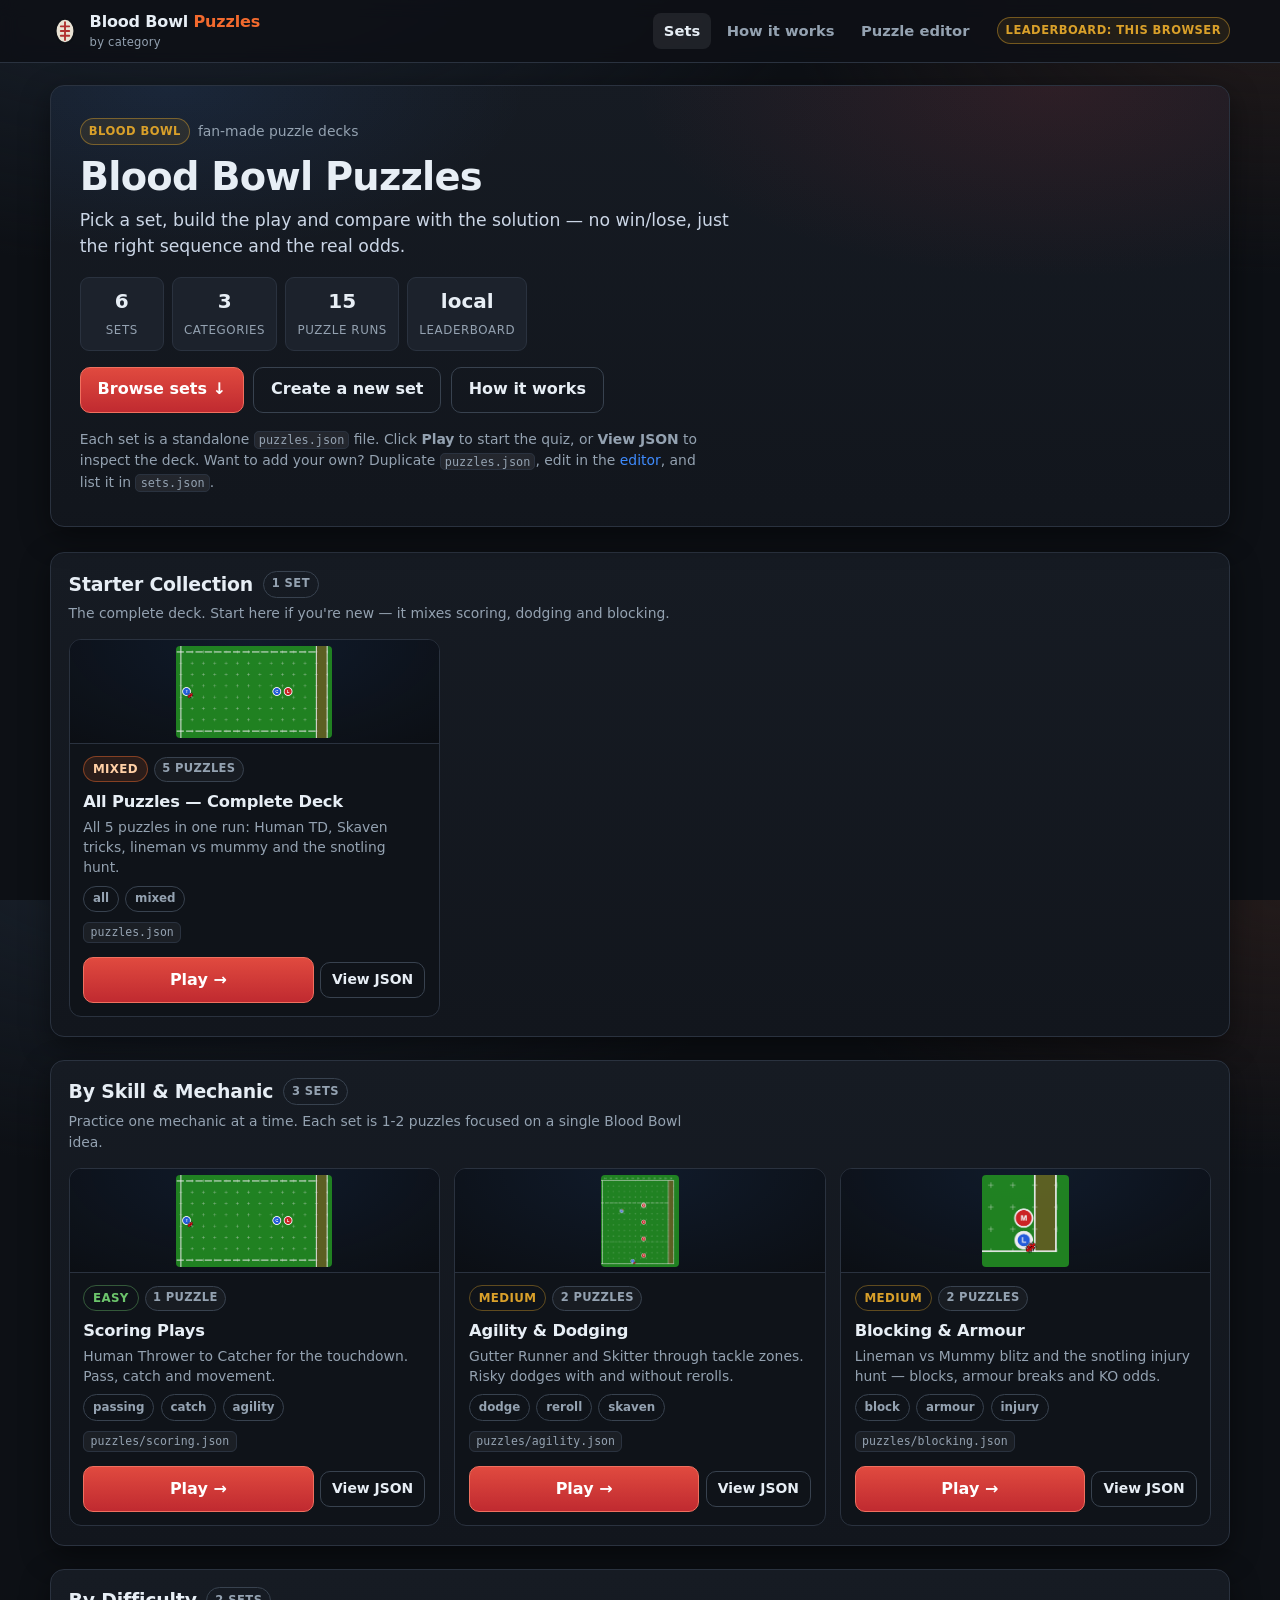
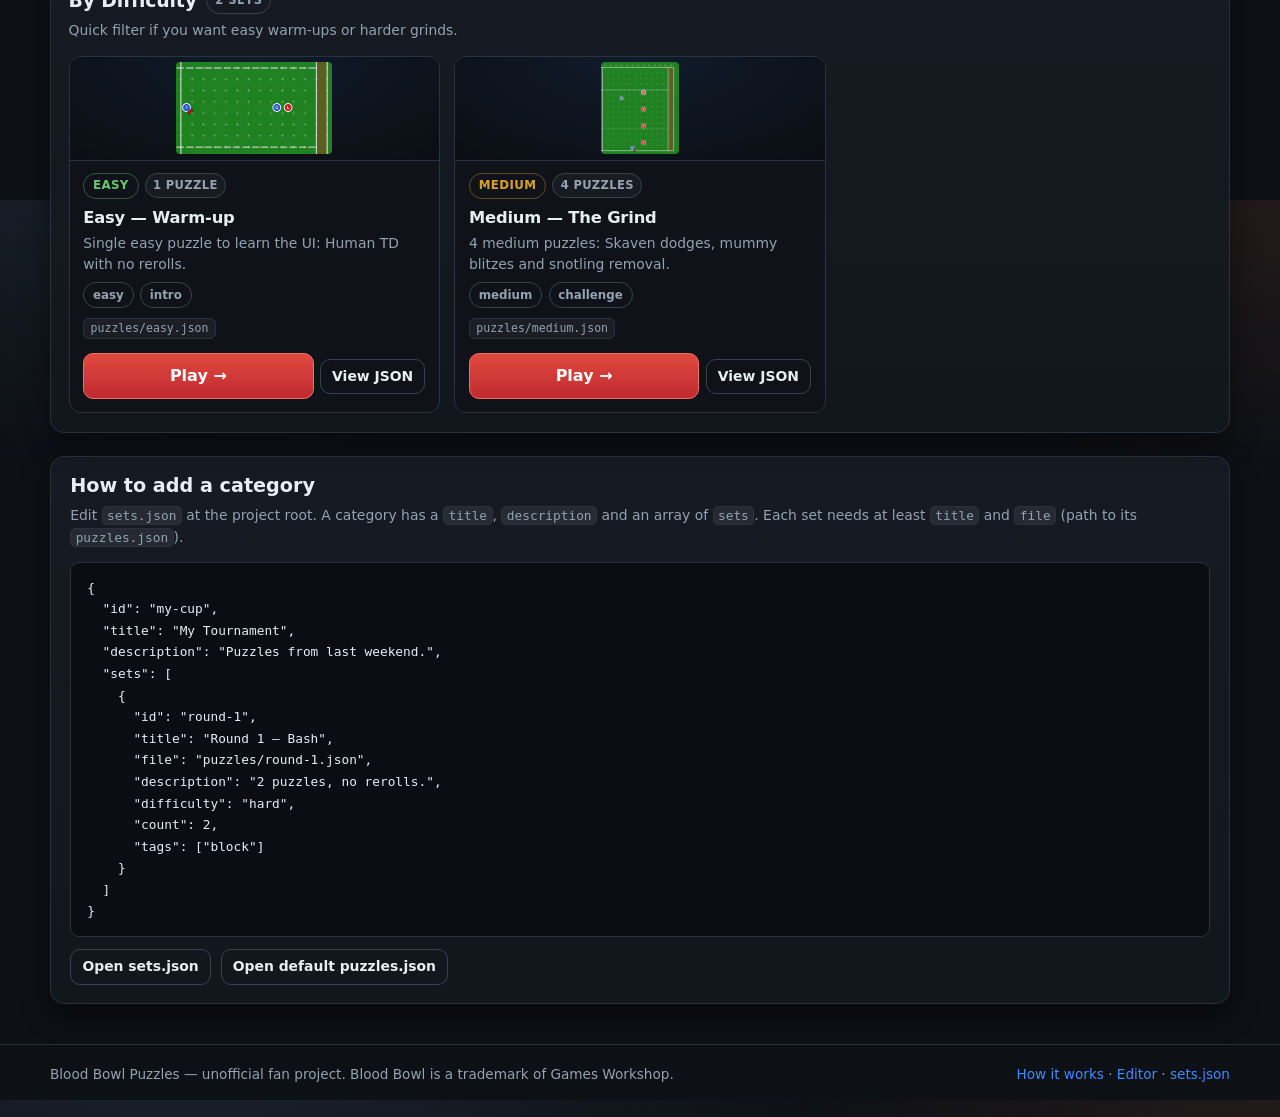
==== commit 22341d2a: "Add landing page: puzzle sets grouped by category, each linking to its own puzzles.json - sets.json " ====
--- a/index.html
+++ b/index.html
@@ -3,22 +3,71 @@
 <head>
 <meta charset="utf-8">
 <meta name="viewport" content="width=device-width, initial-scale=1, viewport-fit=cover">
-<title>Blood Bowl Puzzles — how would you play it?</title>
-<meta name="description" content="Blood Bowl puzzles: read the situation, build the play with action buttons, and optionally predict the odds. See the correct solution and odds at the end.">
+<title>Blood Bowl Puzzles — pick a set and play</title>
+<meta name="description" content="Blood Bowl puzzles by category: scoring, dodging, blocking and more. Pick a puzzle set, build the play and compare with the solution.">
 <meta name="color-scheme" content="dark">
 <meta name="theme-color" content="#0d1015">
 <link rel="icon" href="images/favicon.svg">
 <link rel="stylesheet" href="css/style.css">
 </head>
-<body data-page="play">
+<body data-page="landing">
+<header class="site-header">
+  <div class="wrap">
+    <a class="brand" href="index.html" aria-label="Blood Bowl Puzzles — home">
+      <svg width="30" height="30" viewBox="0 0 32 32" aria-hidden="true">
+        <ellipse cx="16" cy="16" rx="10" ry="13" fill="#e8e2d4" stroke="#0d1015" stroke-width="2"/>
+        <path d="M16 6.5v19M11.5 11h9M11.5 16h9M11.5 21h9" stroke="#b03030" stroke-width="2" stroke-linecap="round"/>
+      </svg>
+      <span>Blood Bowl <b>Puzzles</b><small>by category</small></span>
+    </a>
+    <nav class="nav" aria-label="Primary">
+      <a href="index.html" aria-current="page">Sets</a>
+      <a href="guide.html">How it works</a>
+      <a href="editor.html">Puzzle editor</a>
+    </nav>
+    <span class="badge" id="lb-badge" title="Leaderboard mode">Loading…</span>
+  </div>
+</header>
 
 <main class="wrap" id="app">
   <div class="zen-page center">
     <span class="spinner"></span>
-    <p class="muted" style="margin-top:.6rem">Loading puzzles…</p>
+    <p class="muted" style="margin-top:.6rem">Loading sets…</p>
   </div>
 </main>
 
+<footer class="site-footer">
+  <div class="wrap">
+    <span>Blood Bowl Puzzles — unofficial fan project. Blood Bowl is a trademark of Games Workshop.</span>
+    <span><a href="guide.html">How it works</a> · <a href="editor.html">Editor</a> · <a href="sets.json">sets.json</a></span>
+  </div>
+</footer>
+
+<script>
+(function () {
+  var shown = false;
+  function offerReload(msg) {
+    if (shown) return;
+    shown = true;
+    var box = document.createElement('div');
+    box.className = 'err-box small';
+    box.style.cssText = 'position:fixed;left:50%;bottom:1rem;transform:translateX(-50%);z-index:99;max-width:min(92vw,560px);background:#1a1315;box-shadow:0 10px 30px rgba(0,0,0,.5)';
+    box.textContent = 'The page loaded an outdated script. Reload to pick up the current version. (' + String(msg || 'module error') + ') ';
+    var btn = document.createElement('button');
+    btn.type = 'button';
+    btn.className = 'btn-sm';
+    btn.textContent = 'Reload';
+    btn.style.marginLeft = '.5rem';
+    btn.addEventListener('click', function () { location.reload(); });
+    box.appendChild(btn);
+    (document.body || document.documentElement).appendChild(box);
+  }
+  window.addEventListener('error', function (e) {
+    var msg = (e && e.message) || '';
+    if (/export named|dynamically imported module|module script failed/i.test(msg)) offerReload(msg);
+  }, true);
+})();
+</script>
 <script type="module" src="js/app.js"></script>
 </body>
 </html>
--- a/css/style.css
+++ b/css/style.css
@@ -154,11 +154,13 @@
 button:active, .btn:active { transform: translateY(1px); }
 button:disabled { opacity: .45; cursor: not-allowed; }
 
-.btn-primary, button.primary {
+.btn-primary, button.primary, .btn.primary, a.primary {
   background: linear-gradient(180deg, #e04a3f, #c02a30);
   border-color: #f0705f; color: #fff;
 }
-.btn-primary:hover, button.primary:hover { background: linear-gradient(180deg, #ef5b4c, #cf3438); }
+.btn-primary:hover, button.primary:hover, .btn.primary:hover, a.primary:hover {
+  background: linear-gradient(180deg, #ef5b4c, #cf3438); color: #fff; text-decoration: none;
+}
 .btn-ghost { background: transparent; }
 .btn-ghost:hover { background: rgba(255, 255, 255, .06); }
 .btn-sm { padding: .38rem .7rem; font-size: .87rem; }
@@ -277,10 +279,48 @@
   padding: .55rem .45rem; font-size: .9rem; font-weight: 700;
   text-transform: lowercase; letter-spacing: .01em;
 }
-.action-btn.clear {
-  background: transparent; border-style: dashed; color: var(--muted); font-weight: 600;
-}
-.action-btn.clear:hover { color: var(--text); border-color: var(--line-2); background: rgba(255, 255, 255, .05); }
+.action-btn.blue,
+.action-btn[data-action="block 1d"],
+.action-btn[data-action="block 2d"],
+.action-btn[data-action="block uphill"] {
+  background: rgba(63, 140, 255, .18);
+  border-color: rgba(63, 140, 255, .5);
+  color: #9cc6ff;
+}
+.action-btn.blue:hover,
+.action-btn[data-action="block 1d"]:hover,
+.action-btn[data-action="block 2d"]:hover,
+.action-btn[data-action="block uphill"]:hover {
+  background: rgba(63, 140, 255, .28);
+  border-color: rgba(63, 140, 255, .75);
+  color: #cfe3ff;
+}
+.action-btn.yellow,
+.action-btn[data-action="dodge"],
+.action-btn[data-action="catch"] {
+  background: rgba(227, 179, 65, .18);
+  border-color: rgba(227, 179, 65, .5);
+  color: #f5d376;
+}
+.action-btn.yellow:hover,
+.action-btn[data-action="dodge"]:hover,
+.action-btn[data-action="catch"]:hover {
+  background: rgba(227, 179, 65, .28);
+  border-color: rgba(227, 179, 65, .75);
+  color: #ffe599;
+}
+.action-btn.clear,
+.action-btn.red {
+  background: rgba(229, 83, 75, .18);
+  border-color: rgba(229, 83, 75, .5);
+  color: #ff9d94;
+}
+.action-btn.clear:hover,
+.action-btn.red:hover {
+  background: rgba(229, 83, 75, .28);
+  border-color: rgba(229, 83, 75, .75);
+  color: #ffc2bc;
+}
 .action-btn:focus-visible { outline: 2px solid var(--blue); outline-offset: 2px; }
 
 .solution-draft { margin-top: .8rem; }
@@ -503,3 +543,155 @@
 .roll-hint th:first-child { text-align: left; }
 .roll-hint thead { background: var(--panel-2); }
 .roll-hint p { margin-top: .4rem; }
+
+/* ----------------------------------------------------------- landing (category → sets) */
+
+body[data-page="landing"] { background:
+    radial-gradient(1100px 600px at 15% -10%, #1b2430 0%, transparent 60%),
+    radial-gradient(900px 500px at 100% 0%, #221a1a 0%, transparent 55%),
+    var(--bg); }
+
+body[data-page="landing"] main { padding: 1.4rem 0 2.5rem; }
+
+.landing-hero {
+  position: relative;
+  background: linear-gradient(180deg, rgba(22,27,35,.98) 0%, rgba(18,22,29,.96) 100%);
+  border: 1px solid var(--line);
+  border-radius: var(--radius);
+  box-shadow: var(--shadow);
+  padding: clamp(1.2rem, 3vw, 2rem) clamp(1.2rem, 3vw, 1.8rem);
+  overflow: hidden;
+}
+.landing-hero::before {
+  content: "";
+  position: absolute; inset: 0;
+  background:
+    radial-gradient(700px 320px at 85% 0%, rgba(216,56,62,.12) 0%, transparent 60%),
+    radial-gradient(600px 280px at 10% 0%, rgba(63,140,255,.10) 0%, transparent 60%);
+  pointer-events: none;
+}
+.landing-hero > * { position: relative; }
+.landing-hero-badge { display:flex; align-items:center; gap:.5rem; margin-bottom:.6rem; flex-wrap:wrap; }
+.landing-title {
+  font-size: clamp(1.6rem, 3.2vw, 2.4rem);
+  letter-spacing: -.02em; margin: 0;
+  line-height: 1.15;
+}
+.landing-subtitle {
+  margin:.55rem 0 0;
+  color: #cbd6e6;
+  font-size: clamp(.95rem, 1.6vw, 1.08rem);
+  max-width: 62ch;
+  line-height: 1.5;
+}
+.hero-stats {
+  display:flex; gap:.5rem; flex-wrap:wrap;
+  margin-top: 1.1rem;
+}
+.hero-stats .stat { min-width: 84px; text-align:center; }
+.landing-hint { margin-top: .9rem; max-width: 72ch; line-height: 1.55; }
+.landing-hint code { font-size:.85em; }
+
+.landing-categories { margin-top: 1.6rem; display:grid; gap: 1.4rem; }
+
+.category {
+  background: linear-gradient(180deg, var(--panel) 0%, var(--bg-2) 100%);
+  border: 1px solid var(--line);
+  border-radius: var(--radius);
+  box-shadow: var(--shadow);
+  padding: 1.1rem 1.1rem 1.2rem;
+}
+.category-head { margin-bottom: .9rem; }
+.category-title-row { display:flex; align-items:center; gap:.6rem; flex-wrap:wrap; }
+.category-title { margin:0; font-size: 1.18rem; letter-spacing:-.01em; }
+.category-desc { margin:.35rem 0 0; max-width: 70ch; }
+
+.set-grid {
+  display:grid;
+  gap: .9rem;
+  grid-template-columns: repeat(3, minmax(0,1fr));
+}
+@media (max-width: 980px) { .set-grid { grid-template-columns: repeat(2, minmax(0,1fr)); } }
+@media (max-width: 620px) { .set-grid { grid-template-columns: 1fr; } }
+
+.set-card {
+  position: relative;
+  display:flex; flex-direction:column;
+  background: #0f1319;
+  border: 1px solid var(--line);
+  border-radius: 12px;
+  overflow: hidden;
+  padding: .85rem .85rem .8rem;
+  transition: border-color .15s ease, transform .12s ease, box-shadow .15s ease;
+}
+.set-card:hover {
+  border-color: var(--line-2);
+  transform: translateY(-1px);
+  box-shadow: 0 8px 22px rgba(0,0,0,.35);
+}
+/* Pitch diagrams are wide; contain them instead of cropping players away. */
+.set-cover {
+  margin: -0.85rem -0.85rem .75rem;
+  background:
+    radial-gradient(420px 200px at 50% 0%, rgba(63,140,255,.10), transparent 70%),
+    #0b0e13;
+  border-bottom: 1px solid var(--line);
+  overflow:hidden;
+  height: 104px;
+  display:flex; align-items:center; justify-content:center;
+  padding: .35rem;
+}
+.set-cover img {
+  max-width:100%; max-height:100%; width:auto; height:auto;
+  display:block; border-radius:4px; opacity:.92;
+}
+.set-card:hover .set-cover img { opacity: 1; }
+.set-card-top {
+  display:flex; align-items:center; gap:.4rem; flex-wrap:wrap;
+  margin-bottom:.45rem;
+}
+.set-count {
+  font-size:.72rem; font-weight:700; letter-spacing:.03em; text-transform:uppercase;
+  color: var(--muted); border:1px solid var(--line-2); border-radius:999px; padding:.15rem .45rem;
+  background: rgba(255,255,255,.04);
+}
+.set-title { margin:.15rem 0 .3rem; font-size:1.02rem; line-height:1.25; letter-spacing:-.01em; }
+.set-desc { margin:0; line-height:1.45; min-height: 2.6em; }
+.set-tags { margin-top:.5rem; }
+.set-file-row { margin-top:.5rem; }
+.set-file {
+  font-size:.72rem; color: var(--muted);
+  background: rgba(255,255,255,.05); border:1px solid var(--line); border-radius:6px; padding:.15rem .4rem;
+  word-break: break-all;
+}
+.set-actions { margin-top:.8rem; gap:.4rem; }
+.set-actions .btn { flex: 1 1 auto; display:inline-flex; align-items:center; justify-content:center; text-align:center; }
+.set-actions .btn-sm { flex: 0 0 auto; }
+
+.chip.mixed { color:#ffd0a6; border-color: rgba(242,106,46,.45); background: rgba(242,106,46,.12); }
+
+.landing-foot { margin-top: 1.4rem; }
+.landing-foot pre { margin-bottom:0; }
+
+.zen-back {
+  display:flex; align-items:center; flex-wrap:wrap; gap:.3rem;
+  margin-bottom: .7rem;
+  padding: .45rem .2rem 0;
+}
+.back-link {
+  display:inline-flex; align-items:center; gap:.35rem;
+  font-weight:700; font-size:.88rem; color: var(--blue);
+  background: rgba(63,140,255,.10); border:1px solid rgba(63,140,255,.25);
+  padding:.3rem .6rem; border-radius: 8px;
+}
+.back-link:hover { background: rgba(63,140,255,.16); text-decoration:none; color:#cfe3ff; }
+body[data-page="play"] .site-header, body[data-page="play"] .site-footer { display:none !important; }
+body[data-page="landing"] .zen-back { margin-bottom: 0; }
+
+@media (max-width: 560px) {
+  .landing-hero { padding: 1rem; }
+  .hero-stats .stat { min-width: 72px; padding:.4rem .5rem; }
+  .hero-stats .stat b { font-size: 1.05rem; }
+  .set-card { padding: .75rem; }
+  .set-cover { margin: -.75rem -.75rem .6rem; }
+}
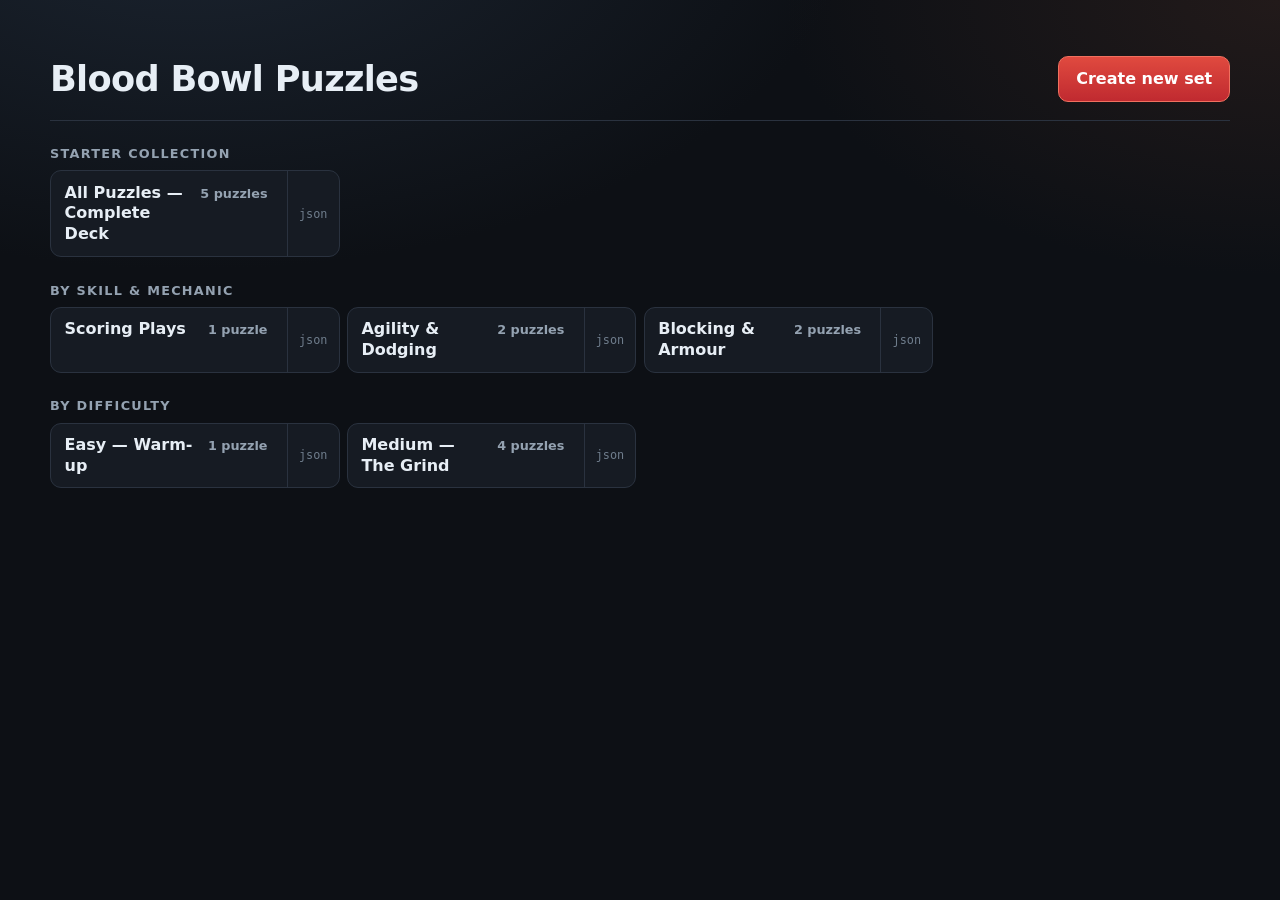
==== commit cdcdf2e4: "Simplify landing page: no header/footer, minimal hero, plain set rows - index.html drops the sticky " ====
--- a/index.html
+++ b/index.html
@@ -4,44 +4,20 @@
 <meta charset="utf-8">
 <meta name="viewport" content="width=device-width, initial-scale=1, viewport-fit=cover">
 <title>Blood Bowl Puzzles — pick a set and play</title>
-<meta name="description" content="Blood Bowl puzzles by category: scoring, dodging, blocking and more. Pick a puzzle set, build the play and compare with the solution.">
+<meta name="description" content="Blood Bowl puzzles by category: pick a puzzle set and play.">
 <meta name="color-scheme" content="dark">
 <meta name="theme-color" content="#0d1015">
 <link rel="icon" href="images/favicon.svg">
 <link rel="stylesheet" href="css/style.css">
 </head>
 <body data-page="landing">
-<header class="site-header">
-  <div class="wrap">
-    <a class="brand" href="index.html" aria-label="Blood Bowl Puzzles — home">
-      <svg width="30" height="30" viewBox="0 0 32 32" aria-hidden="true">
-        <ellipse cx="16" cy="16" rx="10" ry="13" fill="#e8e2d4" stroke="#0d1015" stroke-width="2"/>
-        <path d="M16 6.5v19M11.5 11h9M11.5 16h9M11.5 21h9" stroke="#b03030" stroke-width="2" stroke-linecap="round"/>
-      </svg>
-      <span>Blood Bowl <b>Puzzles</b><small>by category</small></span>
-    </a>
-    <nav class="nav" aria-label="Primary">
-      <a href="index.html" aria-current="page">Sets</a>
-      <a href="guide.html">How it works</a>
-      <a href="editor.html">Puzzle editor</a>
-    </nav>
-    <span class="badge" id="lb-badge" title="Leaderboard mode">Loading…</span>
-  </div>
-</header>
 
 <main class="wrap" id="app">
-  <div class="zen-page center">
+  <div class="center">
     <span class="spinner"></span>
     <p class="muted" style="margin-top:.6rem">Loading sets…</p>
   </div>
 </main>
-
-<footer class="site-footer">
-  <div class="wrap">
-    <span>Blood Bowl Puzzles — unofficial fan project. Blood Bowl is a trademark of Games Workshop.</span>
-    <span><a href="guide.html">How it works</a> · <a href="editor.html">Editor</a> · <a href="sets.json">sets.json</a></span>
-  </div>
-</footer>
 
 <script>
 (function () {
--- a/css/style.css
+++ b/css/style.css
@@ -546,132 +546,85 @@
 
 /* ----------------------------------------------------------- landing (category → sets) */
 
-body[data-page="landing"] { background:
-    radial-gradient(1100px 600px at 15% -10%, #1b2430 0%, transparent 60%),
-    radial-gradient(900px 500px at 100% 0%, #221a1a 0%, transparent 55%),
-    var(--bg); }
-
-body[data-page="landing"] main { padding: 1.4rem 0 2.5rem; }
+body[data-page="landing"] main { padding: clamp(1.5rem, 5vw, 3.5rem) 0 3rem; }
 
 .landing-hero {
-  position: relative;
-  background: linear-gradient(180deg, rgba(22,27,35,.98) 0%, rgba(18,22,29,.96) 100%);
+  display: flex;
+  align-items: center;
+  justify-content: space-between;
+  gap: 1rem;
+  flex-wrap: wrap;
+  padding-bottom: 1.1rem;
+  border-bottom: 1px solid var(--line);
+}
+.landing-title {
+  margin: 0;
+  font-size: clamp(1.5rem, 3.4vw, 2.2rem);
+  letter-spacing: -.02em;
+  line-height: 1.15;
+}
+.landing-hero .btn { display:inline-flex; align-items:center; justify-content:center; }
+
+.landing-categories { margin-top: 1.6rem; display: grid; gap: 1.6rem; }
+
+.category-title {
+  margin: 0 0 .55rem;
+  font-size: .8rem;
+  font-weight: 800;
+  letter-spacing: .1em;
+  text-transform: uppercase;
+  color: var(--muted);
+}
+
+.set-list {
+  list-style: none;
+  margin: 0;
+  padding: 0;
+  display: grid;
+  gap: .45rem;
+  grid-template-columns: repeat(auto-fill, minmax(280px, 1fr));
+}
+.set-row {
+  display: flex;
+  align-items: stretch;
+  gap: .35rem;
+  background: var(--panel);
   border: 1px solid var(--line);
-  border-radius: var(--radius);
-  box-shadow: var(--shadow);
-  padding: clamp(1.2rem, 3vw, 2rem) clamp(1.2rem, 3vw, 1.8rem);
+  border-radius: 11px;
   overflow: hidden;
-}
-.landing-hero::before {
-  content: "";
-  position: absolute; inset: 0;
-  background:
-    radial-gradient(700px 320px at 85% 0%, rgba(216,56,62,.12) 0%, transparent 60%),
-    radial-gradient(600px 280px at 10% 0%, rgba(63,140,255,.10) 0%, transparent 60%);
-  pointer-events: none;
-}
-.landing-hero > * { position: relative; }
-.landing-hero-badge { display:flex; align-items:center; gap:.5rem; margin-bottom:.6rem; flex-wrap:wrap; }
-.landing-title {
-  font-size: clamp(1.6rem, 3.2vw, 2.4rem);
-  letter-spacing: -.02em; margin: 0;
-  line-height: 1.15;
-}
-.landing-subtitle {
-  margin:.55rem 0 0;
-  color: #cbd6e6;
-  font-size: clamp(.95rem, 1.6vw, 1.08rem);
-  max-width: 62ch;
-  line-height: 1.5;
-}
-.hero-stats {
-  display:flex; gap:.5rem; flex-wrap:wrap;
-  margin-top: 1.1rem;
-}
-.hero-stats .stat { min-width: 84px; text-align:center; }
-.landing-hint { margin-top: .9rem; max-width: 72ch; line-height: 1.55; }
-.landing-hint code { font-size:.85em; }
-
-.landing-categories { margin-top: 1.6rem; display:grid; gap: 1.4rem; }
-
-.category {
-  background: linear-gradient(180deg, var(--panel) 0%, var(--bg-2) 100%);
-  border: 1px solid var(--line);
-  border-radius: var(--radius);
-  box-shadow: var(--shadow);
-  padding: 1.1rem 1.1rem 1.2rem;
-}
-.category-head { margin-bottom: .9rem; }
-.category-title-row { display:flex; align-items:center; gap:.6rem; flex-wrap:wrap; }
-.category-title { margin:0; font-size: 1.18rem; letter-spacing:-.01em; }
-.category-desc { margin:.35rem 0 0; max-width: 70ch; }
-
-.set-grid {
-  display:grid;
-  gap: .9rem;
-  grid-template-columns: repeat(3, minmax(0,1fr));
-}
-@media (max-width: 980px) { .set-grid { grid-template-columns: repeat(2, minmax(0,1fr)); } }
-@media (max-width: 620px) { .set-grid { grid-template-columns: 1fr; } }
-
-.set-card {
-  position: relative;
-  display:flex; flex-direction:column;
-  background: #0f1319;
-  border: 1px solid var(--line);
-  border-radius: 12px;
-  overflow: hidden;
-  padding: .85rem .85rem .8rem;
-  transition: border-color .15s ease, transform .12s ease, box-shadow .15s ease;
-}
-.set-card:hover {
-  border-color: var(--line-2);
-  transform: translateY(-1px);
-  box-shadow: 0 8px 22px rgba(0,0,0,.35);
-}
-/* Pitch diagrams are wide; contain them instead of cropping players away. */
-.set-cover {
-  margin: -0.85rem -0.85rem .75rem;
-  background:
-    radial-gradient(420px 200px at 50% 0%, rgba(63,140,255,.10), transparent 70%),
-    #0b0e13;
-  border-bottom: 1px solid var(--line);
-  overflow:hidden;
-  height: 104px;
-  display:flex; align-items:center; justify-content:center;
-  padding: .35rem;
-}
-.set-cover img {
-  max-width:100%; max-height:100%; width:auto; height:auto;
-  display:block; border-radius:4px; opacity:.92;
-}
-.set-card:hover .set-cover img { opacity: 1; }
-.set-card-top {
-  display:flex; align-items:center; gap:.4rem; flex-wrap:wrap;
-  margin-bottom:.45rem;
-}
-.set-count {
-  font-size:.72rem; font-weight:700; letter-spacing:.03em; text-transform:uppercase;
-  color: var(--muted); border:1px solid var(--line-2); border-radius:999px; padding:.15rem .45rem;
-  background: rgba(255,255,255,.04);
-}
-.set-title { margin:.15rem 0 .3rem; font-size:1.02rem; line-height:1.25; letter-spacing:-.01em; }
-.set-desc { margin:0; line-height:1.45; min-height: 2.6em; }
-.set-tags { margin-top:.5rem; }
-.set-file-row { margin-top:.5rem; }
-.set-file {
-  font-size:.72rem; color: var(--muted);
-  background: rgba(255,255,255,.05); border:1px solid var(--line); border-radius:6px; padding:.15rem .4rem;
-  word-break: break-all;
-}
-.set-actions { margin-top:.8rem; gap:.4rem; }
-.set-actions .btn { flex: 1 1 auto; display:inline-flex; align-items:center; justify-content:center; text-align:center; }
-.set-actions .btn-sm { flex: 0 0 auto; }
-
-.chip.mixed { color:#ffd0a6; border-color: rgba(242,106,46,.45); background: rgba(242,106,46,.12); }
-
-.landing-foot { margin-top: 1.4rem; }
-.landing-foot pre { margin-bottom:0; }
+  transition: border-color .15s ease, background .15s ease;
+}
+.set-row:hover { border-color: var(--line-2); background: var(--panel-2); }
+.set-link {
+  flex: 1 1 auto;
+  display: flex;
+  align-items: baseline;
+  justify-content: space-between;
+  gap: .75rem;
+  min-width: 0;
+  padding: .7rem .85rem;
+  color: var(--text);
+}
+.set-link:hover { text-decoration: none; color: var(--text); }
+.set-title { font-weight: 700; line-height: 1.3; min-width: 0; overflow-wrap: anywhere; }
+.set-meta {
+  flex: none;
+  font-size: .8rem;
+  font-weight: 600;
+  color: var(--muted);
+  font-variant-numeric: tabular-nums;
+  white-space: nowrap;
+}
+.set-json {
+  flex: none;
+  display: inline-flex;
+  align-items: center;
+  padding: 0 .7rem;
+  font-size: .74rem;
+  color: #6f7d8c;
+  border-left: 1px solid var(--line);
+}
+.set-json:hover { color: var(--blue); background: rgba(63,140,255,.08); text-decoration: none; }
 
 .zen-back {
   display:flex; align-items:center; flex-wrap:wrap; gap:.3rem;
@@ -685,13 +638,9 @@
   padding:.3rem .6rem; border-radius: 8px;
 }
 .back-link:hover { background: rgba(63,140,255,.16); text-decoration:none; color:#cfe3ff; }
-body[data-page="play"] .site-header, body[data-page="play"] .site-footer { display:none !important; }
-body[data-page="landing"] .zen-back { margin-bottom: 0; }
 
 @media (max-width: 560px) {
-  .landing-hero { padding: 1rem; }
-  .hero-stats .stat { min-width: 72px; padding:.4rem .5rem; }
-  .hero-stats .stat b { font-size: 1.05rem; }
-  .set-card { padding: .75rem; }
-  .set-cover { margin: -.75rem -.75rem .6rem; }
-}
+  .landing-hero { align-items: flex-start; }
+  .landing-hero .btn { width: 100%; }
+  .set-list { grid-template-columns: 1fr; }
+}
